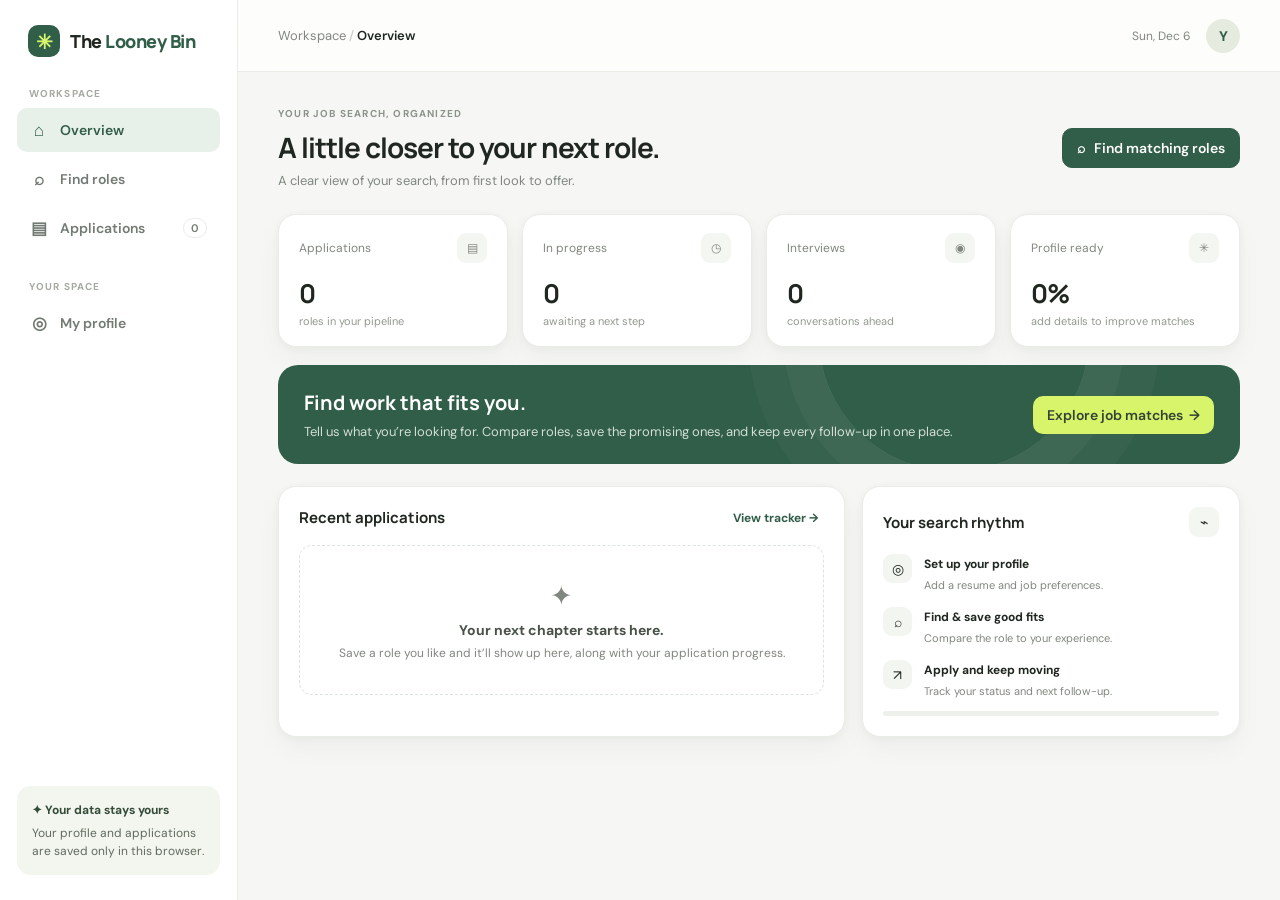
==== index.html @ 29765841 "Add a daily job index of 1.2M US jobs from company career sites A scheduled workflow builds an index" ====
<!doctype html>
<html lang="en">
  <head>
    <meta charset="utf-8" />
    <meta name="viewport" content="width=device-width, initial-scale=1" />
    <meta name="theme-color" content="#f6f7f4" />
    <title>The Looney Bin — your next role, in focus</title>
    <link rel="preconnect" href="https://fonts.googleapis.com" />
    <link rel="preconnect" href="https://fonts.gstatic.com" crossorigin />
    <link
      href="https://fonts.googleapis.com/css2?family=DM+Sans:wght@400;500;600;700&family=Manrope:wght@400;500;600;700;800&display=swap"
      rel="stylesheet"
    />
    <link rel="stylesheet" href="styles.css" />
  </head>
  <body>
    <div class="shell">
      <aside class="sidebar">
        <div class="brand" aria-label="The Looney Bin">
          <span class="brand-mark" aria-hidden="true">✳</span
          ><span>The <em>Looney Bin</em></span>
        </div>
        <div>
          <div class="navlabel">WORKSPACE</div>
          <nav class="nav">
            <button class="active" data-page="home">
              <span class="ico">⌂</span>Overview</button
            ><button data-page="discover">
              <span class="ico">⌕</span>Find roles</button
            ><button data-page="tracker">
              <span class="ico">▤</span>Applications
              <span class="count" id="navcount">0</span>
            </button>
          </nav>
        </div>
        <div>
          <div class="navlabel">YOUR SPACE</div>
          <nav class="nav">
            <button data-page="profile">
              <span class="ico">◎</span>My profile
            </button>
          </nav>
        </div>
        <div class="sidebottom">
          <div class="tip">
            <b>✦ Your data stays yours</b>Your profile and applications are
            saved only in this browser.
          </div>
        </div>
      </aside>
      <main class="main">
        <header class="topbar">
          <div class="crumb">
            Workspace <span style="color: #c0c6bf"> / </span>
            <strong id="crumb">Overview</strong>
          </div>
          <div class="topactions">
            <span class="date" id="today"></span>
            <div class="avatar" id="avatar">Y</div>
          </div>
        </header>
        <div class="content">
          <section id="page-home">
            <div class="pagehead">
              <div>
                <div class="eyebrow" id="greeting">
                  YOUR JOB SEARCH, ORGANIZED
                </div>
                <h1 id="welcome">A little closer to your next role.</h1>
                <div class="sub">
                  A clear view of your search, from first look to offer.
                </div>
              </div>
              <button class="btn btn-primary" onclick="navigate('discover')">
                ⌕ &nbsp; Find matching roles
              </button>
            </div>
            <div class="grid">
              <div class="card stat">
                <div class="stat-top">
                  Applications <span class="stat-ico">▤</span>
                </div>
                <div class="stat-num" id="stat-app">0</div>
                <div class="stat-foot">roles in your pipeline</div>
              </div>
              <div class="card stat">
                <div class="stat-top">
                  In progress <span class="stat-ico">◷</span>
                </div>
                <div class="stat-num" id="stat-progress">0</div>
                <div class="stat-foot">awaiting a next step</div>
              </div>
              <div class="card stat">
                <div class="stat-top">
                  Interviews <span class="stat-ico">◉</span>
                </div>
                <div class="stat-num" id="stat-interview">0</div>
                <div class="stat-foot">conversations ahead</div>
              </div>
              <div class="card stat">
                <div class="stat-top">
                  Profile ready <span class="stat-ico">✳</span>
                </div>
                <div class="stat-num" id="stat-ready">0%</div>
                <div class="stat-foot">add details to improve matches</div>
              </div>
            </div>
            <div class="hero">
              <div>
                <h2>Find work that fits you.</h2>
                <p>
                  Tell us what you’re looking for. Compare roles, save the
                  promising ones, and keep every follow-up in one place.
                </p>
              </div>
              <button class="btn" onclick="navigate('discover')">
                Explore job matches &nbsp;→
              </button>
            </div>
            <div class="cols">
              <div class="card panel">
                <div class="panelhead">
                  <h3>Recent applications</h3>
                  <button class="textlink" onclick="navigate('tracker')">
                    View tracker →
                  </button>
                </div>
                <div id="recent"></div>
              </div>
              <div class="card panel">
                <div class="panelhead">
                  <h3>Your search rhythm</h3>
                  <span class="stat-ico">⌁</span>
                </div>
                <div class="steps">
                  <div class="step">
                    <div class="stepdot">◎</div>
                    <div>
                      <b>Set up your profile</b
                      ><span>Add a resume and job preferences.</span>
                    </div>
                  </div>
                  <div class="step">
                    <div class="stepdot">⌕</div>
                    <div>
                      <b>Find & save good fits</b
                      ><span>Compare the role to your experience.</span>
                    </div>
                  </div>
                  <div class="step">
                    <div class="stepdot">↗</div>
                    <div>
                      <b>Apply and keep moving</b
                      ><span>Track your status and next follow-up.</span>
                    </div>
                  </div>
                </div>
                <div class="bar"><i id="setupbar" style="width: 0%"></i></div>
              </div>
            </div>
          </section>
          <section id="page-discover" class="hidden">
            <div class="pagehead">
              <div>
                <div class="eyebrow">DISCOVER</div>
                <h1>Find your next role.</h1>
                <div class="sub">
                  Search thousands of current listings across multiple job feeds
                  and show direct role matches first, followed by related roles
                  and broader matches. Resume match ranks jobs within each tier;
                  listings refresh every 5 minutes while this page is open.
                </div>
              </div>
              <button class="btn" onclick="openModal('job')">
                ＋ Add a job
              </button>
            </div>
            <div class="searchbox">
              <span style="padding: 7px 3px 7px 7px; color: #79837a">⌕</span
              ><input
                id="query"
                placeholder="Job titles or company names, separated by commas — e.g. Data Scientist, Capital One"
              /><input
                id="location"
                placeholder="U.S. location or state"
                list="us-location-options"
                style="max-width: 180px"
              /><button class="btn btn-primary" onclick="searchBoards()">
                Find resume matches
              </button>
            </div>
            <div class="help search-tips">
              Search job titles or company names, separated by commas. Use
              <b>"quotes"</b> for an exact title and <b>-word</b> to exclude
              (e.g. <i>Data Scientist, Capital One -intern</i>). Abbreviations
              like ML, AI, Sr., SDE, and BI are understood, and small typos are
              tolerated.
            </div>
            <div class="filters filters-top">
              <select id="boardfilter" onchange="setBoardFilter()" aria-label="Job board">
                <option value="all">All job boards</option>
                <optgroup label="Listed in The Looney Bin">
                  <option value="Company sites">Company career sites</option>
                  <option>Dice</option>
                  <option>The Muse</option>
                  <option>Himalayas</option>
                  <option>Jooble</option>
                  <option>Job index</option>
                  <option>Google Jobs</option>
                  <option>HN Who is hiring</option>
                  <option>USAJOBS</option>
                  <option>Jobicy</option>
                  <option>Arbeitnow</option>
                  <option>Remote OK</option>
                  <option>Remotive</option>
                </optgroup>
                <optgroup label="Postings via Google Jobs, plus a link to search the site">
                  <option>LinkedIn</option>
                  <option>Indeed</option>
                  <option>ZipRecruiter</option>
                  <option>Glassdoor</option>
                  <option>Adzuna</option>
                </optgroup></select
              ><select id="yearsfilter" onchange="applyJobFilters()" aria-label="Years of experience required">
                <option value="all">Years of experience</option>
                <option value="0-2">0–2 years</option>
                <option value="3-5">3–5 years</option>
                <option value="4-5">4–5 years</option>
                <option value="6-8">6–8 years</option>
                <option value="9-20">9+ years</option></select
              ><select id="workplacefilter" onchange="applyJobFilters()" aria-label="Workplace">
                <option value="all">Remote, hybrid &amp; on-site</option>
                <option value="Remote">Remote</option>
                <option value="Hybrid">Hybrid</option>
                <option value="On-site">On-site</option></select
              ><select id="typefilter" onchange="applyJobFilters()" aria-label="Job type">
                <option value="all">Any job type</option>
                <option>Full-time</option>
                <option>Contract</option>
                <option>Part-time</option>
                <option>Internship</option></select
              ><select id="levelfilter" onchange="applyJobFilters()" aria-label="Experience level">
                <option value="all">Any level</option>
                <option>Internship</option>
                <option>Entry level</option>
                <option>Mid level</option>
                <option>Senior</option>
                <option>Lead / Staff</option>
                <option>Manager</option></select
              ><select id="recencyfilter" onchange="renderJobs()" aria-label="Posting date">
                <option value="all">Any posting date</option>
                <option value="10">Past 10 hours</option>
                <option value="24">Past 24 hours</option>
                <option value="48">Past 2 days</option>
                <option value="72">Past 3 days</option>
                <option value="96">Past 4 days</option>
                <option value="120">Past 5 days</option>
                <option value="144">Past 6 days</option>
                <option value="168">Past week</option>
                <option value="336">Past 2 weeks</option>
                <option value="720">Past month</option></select
              ><select id="matchfilter" onchange="applyJobFilters()" aria-label="Match score">
                <option value="all">Any match score</option>
                <option value="30">30%+ match</option>
                <option value="50">50%+ match</option>
                <option value="70">70%+ match</option></select
              ><button type="button" class="chip-btn" id="hiddentoggle" onclick="toggleHiddenJobs()">Hidden jobs</button>
              <div class="filters-right">
                <input id="resultsearch" type="search" placeholder="Filter results by title or company" oninput="applyJobFilters()" aria-label="Filter results by title or company" />
                <select id="sortfilter" onchange="renderJobs()" aria-label="Sort">
                  <option value="match">Best match</option>
                  <option value="recent">Newest first</option></select>
              </div>
            </div>
            <datalist id="us-location-options">
              <option value="United States"></option>
              <option value="Remote (US)"></option>
              <option value="Hybrid (US)"></option>
            </datalist>
            <div class="help" style="margin: 0 0 13px">
              Searches Jobicy, Arbeitnow, Remote OK, Remotive, and Dice when
              its search service is available. LinkedIn opens as a targeted
              external job search.
              Choose United States, a state, Remote (US), or Hybrid (US) to
              keep listings in that U.S. scope. Worldwide remote roles are
              included when they accept applicants from anywhere. Feed coverage
              varies by source. Your resume stays in this
              browser; only public listings are fetched. Match % is resume
              keyword overlap, not an ATS or hiring prediction. Sources update
              on their own schedules, so a new posting may not appear instantly.
            </div>
            <div class="board-links" id="boardlinks"></div>
            <div id="companypanel"></div>
            <div id="savebuttonpanel"></div>
            <div class="help" id="jobcount" style="margin: 0 0 12px"></div>
            <div class="jobs" id="jobs"></div>
          </section>
          <section id="page-tracker" class="hidden">
            <div class="pagehead">
              <div>
                <div class="eyebrow">YOUR PIPELINE</div>
                <h1>Applications, at a glance.</h1>
                <div class="sub">
                  Every role and follow-up, all in one place.
                </div>
              </div>
              <button class="btn btn-primary" onclick="openModal('job')">
                ＋ Track an application
              </button>
            </div>
            <div class="card panel">
              <div class="panelhead">
                <h3>All applications</h3>
                <select
                  id="statusfilter"
                  onchange="renderTracker()"
                  style="
                    border: 1px solid var(--line);
                    padding: 7px 9px;
                    border-radius: 8px;
                    font-size: 11px;
                  "
                >
                  <option value="all">Every status</option>
                  <option>Saved</option>
                  <option>Applied</option>
                  <option>Interview</option>
                  <option>Offer</option>
                  <option>Rejected</option>
                  <option>Archived</option>
                </select>
              </div>
              <div class="table-wrap" id="trackerwrap"></div>
            </div>
          </section>
          <section id="page-profile" class="hidden">
            <div class="pagehead">
              <div>
                <div class="eyebrow">YOUR PROFILE</div>
                <h1 id="profiletitle">Tell us about you.</h1>
                <div class="sub">
                  Your details help you assess job fit and prepare tailored
                  application drafts.
                </div>
              </div>
              <button class="btn btn-primary" onclick="saveProfile()">
                Save profile
              </button>
            </div>
            <div class="profile-layout">
              <div class="card panel">
                <div class="panelhead">
                  <h3>About you</h3>
                  <span class="stat-ico">◎</span>
                </div>
                <div class="field">
                  <label>Your name</label
                  ><input id="p-name" placeholder="e.g. Jordan Lee" />
                </div>
                <div class="field">
                  <label>Email for applications</label
                  ><input
                    id="p-email"
                    type="email"
                    placeholder="you@example.com"
                  />
                </div>
                <div class="field">
                  <label>Target roles</label
                  ><input
                    id="p-role"
                    placeholder="e.g. Product designer, UX designer"
                  />
                </div>
                <div class="field">
                  <label>Preferred location</label
                  ><input
                    id="p-location"
                    placeholder="U.S. location, state, Remote (US)"
                    list="us-location-options"
                  />
                </div>
                <div class="field">
                  <label>Salary range (optional)</label
                  ><input id="p-salary" placeholder="e.g. $90k–$120k" />
                </div>
                <div class="field">
                  <label>Work authorization / other details</label
                  ><textarea
                    id="p-details"
                    placeholder="Anything an application should reflect: work authorization, start date, links, or preferences."
                  ></textarea>
                </div>
              </div>
              <div class="card panel">
                <div class="panelhead">
                  <h3>Resume library</h3>
                  <label class="btn btn-sm" style="cursor: pointer"
                    >＋ Add resumes (DOCX or PDF)<input
                      type="file"
                      accept=".docx,.pdf,application/pdf,application/vnd.openxmlformats-officedocument.wordprocessingml.document"
                      id="resume-file"
                      multiple
                      hidden
                  /></label>
                </div>
                <div id="resume-library"></div>
                <div class="resume-drop" style="margin-top: 16px">
                  <div>
                    <b id="resume-label">Add your resume</b
                    ><span
                      >Edit the selected resume text below; each file stays
                      separate.</span
                    >
                  </div>
                  <span class="tag">Selected resume</span>
                </div>
                <div class="field">
                  <label>Resume content · imported from DOCX or PDF</label
                  ><textarea
                    id="p-resume"
                    style="min-height: 275px"
                    placeholder="Upload a Word (.docx) resume. Its content is parsed for match estimates and remains in this browser."
                  ></textarea>
                </div>
                <div class="insight-grid" id="resume-insights">
                  <div class="insight">
                    <div class="insight-label">ATS readiness</div>
                    <div class="insight-value">—</div>
                  </div>
                  <div class="insight">
                    <div class="insight-label">Achievement impact</div>
                    <div class="insight-value">—</div>
                  </div>
                  <div class="insight">
                    <div class="insight-label">Scanability</div>
                    <div class="insight-value">—</div>
                  </div>
                </div>
                <div class="analysis-note" id="resume-analysis">
                  Add a resume to see a transparent heuristic review. These
                  scores are coaching signals, not scores from a specific
                  employer’s ATS.
                </div>
                <div class="help" style="margin-top: 10px">
                  Resume files are parsed locally in your browser; the resume
                  text is not sent to the job listings source. Review and edit
                  all application details before sending.
                </div>
              </div>
            </div>
          </section>
        </div>
        <nav class="mobile-nav">
          <button class="active" data-page="home">
            <span class="ico">⌂</span>Home</button
          ><button data-page="discover"><span class="ico">⌕</span>Find</button
          ><button data-page="tracker"><span class="ico">▤</span>Tracker</button
          ><button data-page="profile">
            <span class="ico">◎</span>Profile
          </button>
        </nav>
      </main>
    </div>
    <div id="modalroot"></div>
    <div id="toastroot"></div>

    <script src="js/app-core.js" defer></script>
    <script src="js/job-details.js" defer></script>
    <script src="js/location-matching.js" defer></script>
    <script src="js/resume-matching.js" defer></script>
    <script src="js/profile-resumes.js" defer></script>
    <script src="js/search-relevance.js" defer></script>
    <script src="js/job-search.js" defer></script>
    <script src="js/company-jobs.js" defer></script>
    <script src="js/job-index.js" defer></script>
    <script src="js/save-button.js" defer></script>
    <script src="js/job-cards.js" defer></script>
    <script src="js/resume-library.js" defer></script>
    <script src="js/resume-analysis.js" defer></script>
    <script src="js/docx-export.js" defer></script>
    <script src="js/resume-formats.js" defer></script>
    <script src="js/application-history.js" defer></script>
    <script src="js/tailored-resume-editor.js" defer></script>
    <script src="js/tailoring-controls.js" defer></script>
    <script src="js/ats-score.js" defer></script>
    <script src="js/ai-tailoring.js" defer></script>
    <script src="js/cover-letter.js" defer></script>
    <script src="js/tailor-studio.js" defer></script>
  </body>
</html>
---- styles.css ----
:root {
  --bg: #f6f7f4;
  --paper: #fff;
  --ink: #202720;
  --muted: #80877f;
  --line: #e9ece7;
  --green: #315e48;
  --green2: #e8f1e9;
  --lime: #d7f46a;
  --amber: #f5ead2;
  --shadow: 0 2px 8px #1b29200a, 0 12px 28px #1b292009;
  --radius: 18px;
}
* {
  box-sizing: border-box;
}
body {
  margin: 0;
  background: var(--bg);
  color: var(--ink);
  font:
    14px "DM Sans",
    sans-serif;
}
button,
input,
textarea,
select {
  font: inherit;
}
button {
  cursor: pointer;
}
.shell {
  min-height: 100vh;
  display: grid;
  grid-template-columns: 238px 1fr;
}
.sidebar {
  background: #fff;
  border-right: 1px solid var(--line);
  padding: 25px 17px;
  display: flex;
  flex-direction: column;
  gap: 30px;
}
.brand {
  display: flex;
  align-items: center;
  gap: 10px;
  padding: 0 11px;
  font:
    800 20px Manrope,
    sans-serif;
  letter-spacing: -0.8px;
}
.brand-mark {
  background: var(--green);
  color: var(--lime);
  border-radius: 10px;
  width: 32px;
  height: 32px;
  display: grid;
  place-items: center;
  font-size: 20px;
}
.brand em {
  font-style: normal;
  color: var(--green);
}
.navlabel {
  font-size: 10px;
  font-weight: 700;
  letter-spacing: 1.1px;
  color: #a4aaa2;
  padding: 0 12px;
  margin-bottom: 8px;
}
.nav {
  display: grid;
  gap: 5px;
}
.nav button {
  width: 100%;
  border: 0;
  background: transparent;
  color: #727b73;
  text-align: left;
  padding: 11px 13px;
  border-radius: 10px;
  font-weight: 600;
  display: flex;
  align-items: center;
  gap: 12px;
}
.nav button:hover {
  background: #f5f7f3;
}
.nav button.active {
  background: var(--green2);
  color: var(--green);
}
.ico {
  font-size: 17px;
  width: 18px;
  text-align: center;
}
.count {
  margin-left: auto;
  background: #fff;
  border: 1px solid var(--line);
  padding: 2px 7px;
  border-radius: 20px;
  font-size: 11px;
}
.sidebottom {
  margin-top: auto;
}
.tip {
  background: #f3f6ee;
  border-radius: 14px;
  padding: 15px;
  color: #606b5f;
  font-size: 12px;
  line-height: 1.5;
}
.tip b {
  display: block;
  color: #344b39;
  margin-bottom: 5px;
}
.main {
  min-width: 0;
}
.topbar {
  height: 72px;
  border-bottom: 1px solid var(--line);
  background: #ffffffb5;
  display: flex;
  align-items: center;
  justify-content: space-between;
  padding: 0 40px;
  position: sticky;
  top: 0;
  z-index: 3;
  backdrop-filter: blur(14px);
}
.crumb {
  font-size: 13px;
  color: var(--muted);
}
.crumb strong {
  color: var(--ink);
  font-weight: 600;
}
.topactions {
  display: flex;
  align-items: center;
  gap: 15px;
}
.date {
  font-size: 12px;
  color: var(--muted);
}
.avatar {
  height: 34px;
  width: 34px;
  border-radius: 50%;
  background: #e5ebdf;
  display: grid;
  place-items: center;
  color: var(--green);
  font-weight: 700;
}
.content {
  max-width: 1290px;
  margin: auto;
  padding: 35px 40px 64px;
}
.pagehead {
  display: flex;
  justify-content: space-between;
  align-items: center;
  margin-bottom: 25px;
}
.eyebrow {
  text-transform: uppercase;
  color: #8b938a;
  font-size: 10px;
  font-weight: 700;
  letter-spacing: 1.2px;
  margin-bottom: 8px;
}
.pagehead h1 {
  font:
    700 28px Manrope,
    sans-serif;
  letter-spacing: -1px;
  margin: 0;
}
.sub {
  color: var(--muted);
  margin-top: 6px;
  font-size: 13px;
}
.btn {
  border: 1px solid var(--line);
  background: #fff;
  color: #354238;
  padding: 10px 14px;
  border-radius: 10px;
  font-weight: 600;
  transition: 0.15s;
}
.btn:hover {
  transform: translateY(-1px);
  box-shadow: var(--shadow);
}
.btn-primary {
  background: var(--green);
  border-color: var(--green);
  color: #fff;
}
.btn-primary:hover {
  background: #264d39;
}
.btn-accent {
  background: var(--lime);
  border: 0;
  color: #24321e;
}
.btn-sm {
  padding: 7px 10px;
  font-size: 12px;
}
.grid {
  display: grid;
  grid-template-columns: repeat(4, 1fr);
  gap: 14px;
}
.card {
  background: var(--paper);
  border: 1px solid var(--line);
  border-radius: var(--radius);
  box-shadow: var(--shadow);
}
.stat {
  padding: 18px 20px;
  min-height: 115px;
}
.stat-top {
  display: flex;
  justify-content: space-between;
  align-items: center;
  color: var(--muted);
  font-size: 12px;
}
.stat-ico {
  width: 30px;
  height: 30px;
  border-radius: 9px;
  background: #f4f6f2;
  display: grid;
  place-items: center;
}
.stat-num {
  font:
    700 26px Manrope,
    sans-serif;
  letter-spacing: -1px;
  margin-top: 12px;
}
.stat-foot {
  font-size: 11px;
  color: #92998f;
  margin-top: 3px;
}
.hero {
  margin: 18px 0 22px;
  padding: 24px 26px;
  background: #315e48;
  border-radius: 20px;
  color: #fff;
  display: flex;
  align-items: center;
  justify-content: space-between;
  position: relative;
  overflow: hidden;
}
.hero:after {
  content: "";
  position: absolute;
  width: 270px;
  height: 270px;
  border: 1px solid #ffffff18;
  border-radius: 50%;
  right: 150px;
  top: -165px;
  box-shadow:
    0 0 0 35px #ffffff09,
    0 0 0 70px #ffffff07;
}
.hero h2 {
  font:
    700 20px Manrope,
    sans-serif;
  margin: 0 0 7px;
}
.hero p {
  margin: 0;
  color: #d1ded4;
  font-size: 13px;
}
.hero .btn {
  background: var(--lime);
  border: 0;
  position: relative;
  z-index: 1;
}
.cols {
  display: grid;
  grid-template-columns: 1.5fr 1fr;
  gap: 17px;
}
.panel {
  padding: 20px;
}
.panelhead {
  display: flex;
  justify-content: space-between;
  align-items: center;
  margin-bottom: 17px;
}
.panelhead h3 {
  font:
    700 15px Manrope,
    sans-serif;
  margin: 0;
}
.textlink {
  background: none;
  border: 0;
  color: var(--green);
  font-size: 12px;
  font-weight: 700;
}
.empty {
  padding: 32px 14px;
  text-align: center;
  border: 1px dashed #dce3dc;
  border-radius: 13px;
  color: var(--muted);
}
.empty .bigico {
  font-size: 27px;
  margin-bottom: 8px;
}
.empty strong {
  display: block;
  color: #485248;
  margin-bottom: 5px;
}
.empty p {
  margin: 0;
  line-height: 1.5;
  font-size: 12px;
}
.steps {
  display: grid;
  gap: 14px;
}
.step {
  display: flex;
  gap: 12px;
  align-items: flex-start;
}
.stepdot {
  height: 29px;
  width: 29px;
  flex: none;
  border-radius: 9px;
  background: #f2f5f0;
  display: grid;
  place-items: center;
}
.step b {
  font-size: 12px;
  display: block;
  margin: 2px 0 3px;
}
.step span {
  font-size: 11px;
  color: var(--muted);
}
.bar {
  height: 5px;
  background: #eef0ec;
  border-radius: 9px;
  margin-top: 12px;
  overflow: hidden;
}
.bar i {
  height: 100%;
  display: block;
  background: var(--green);
  border-radius: 9px;
  transition: 0.3s;
}
.mobile-nav {
  display: none;
}
.hidden {
  display: none !important;
}
.searchbox {
  display: flex;
  gap: 8px;
  background: white;
  border: 1px solid var(--line);
  padding: 8px;
  border-radius: 13px;
  margin: 20px 0 15px;
  box-shadow: var(--shadow);
}
.searchbox input {
  border: 0;
  outline: 0;
  flex: 1;
  min-width: 100px;
  padding: 5px 8px;
}
.filters {
  display: flex;
  gap: 8px;
  flex-wrap: wrap;
  margin-bottom: 18px;
}
.filters select,
.field input,
.field textarea,
.field select {
  border: 1px solid var(--line);
  background: #fff;
  border-radius: 9px;
  padding: 10px 11px;
  color: var(--ink);
  outline: none;
}
.filters select {
  font-size: 12px;
  padding: 9px 12px;
}
.jobs {
  display: grid;
  grid-template-columns: repeat(2, 1fr);
  gap: 13px;
}
.job {
  padding: 18px;
}
.jobtop {
  display: flex;
  justify-content: space-between;
  gap: 12px;
}
.companylogo {
  width: 39px;
  height: 39px;
  border-radius: 11px;
  background: #e8f1e9;
  color: var(--green);
  display: grid;
  place-items: center;
  font-weight: 800;
  font-family: Manrope;
  flex: none;
}
.job h3 {
  font:
    700 15px Manrope,
    sans-serif;
  margin: 1px 0 4px;
}
.company {
  color: #758074;
  font-size: 12px;
}
.score {
  color: var(--green);
  background: #edf5e8;
  border-radius: 20px;
  padding: 5px 8px;
  font-size: 11px;
  font-weight: 700;
  height: max-content;
  white-space: nowrap;
}
.tags {
  display: flex;
  gap: 6px;
  flex-wrap: wrap;
  margin: 13px 0;
}
.tag {
  font-size: 10px;
  background: #f4f6f2;
  color: #626b61;
  padding: 5px 8px;
  border-radius: 6px;
}
.jobfoot {
  display: flex;
  justify-content: space-between;
  align-items: center;
  border-top: 1px solid var(--line);
  padding-top: 12px;
  margin-top: 11px;
}
.jobfoot span {
  font-size: 11px;
  color: var(--muted);
}
.jobfoot button {
  font-size: 11px;
}
.board-links {
  display: flex;
  flex-wrap: wrap;
  gap: 8px;
  margin: 10px 0 15px;
}
.board-links a {
  font-size: 11px;
  text-decoration: none;
  background: #fff;
  border: 1px solid var(--line);
  padding: 8px 11px;
  border-radius: 9px;
  color: #536054;
}
.board-links a:hover {
  border-color: #9cad9b;
}
.table-wrap {
  overflow: auto;
}
.tracker {
  width: 100%;
  border-collapse: collapse;
  white-space: nowrap;
}
.tracker th {
  text-align: left;
  text-transform: uppercase;
  font-size: 10px;
  letter-spacing: 0.7px;
  color: #969d95;
  padding: 11px 12px;
  border-bottom: 1px solid var(--line);
}
.tracker td {
  padding: 14px 12px;
  border-bottom: 1px solid #f0f2ef;
  font-size: 12px;
}
.tracker tr:last-child td {
  border-bottom: 0;
}
.role-cell b {
  font-size: 12px;
  display: block;
}
.role-cell span {
  color: var(--muted);
  font-size: 11px;
}
.status {
  border: 0;
  padding: 6px 9px;
  border-radius: 20px;
  font-size: 10px;
  font-weight: 700;
}
.s-saved {
  background: #eff2ef;
  color: #677168;
}
.s-applied {
  background: #e9f1fb;
  color: #48698e;
}
.s-interview {
  background: #f4ebd9;
  color: #8a6d34;
}
.s-offer {
  background: #e5f3e5;
  color: #44784b;
}
.s-rejected {
  background: #f7e9e7;
  color: #a45d50;
}
.s-archived {
  background: #f0eef2;
  color: #77727d;
}
.profile-layout {
  display: grid;
  grid-template-columns: 1fr 1.25fr;
  gap: 16px;
}
.field {
  display: grid;
  gap: 6px;
  margin: 12px 0;
}
.field label {
  font-size: 11px;
  font-weight: 700;
  color: #5d675d;
}
.field input,
.field textarea,
.field select {
  width: 100%;
  font-size: 13px;
}
.field textarea {
  resize: vertical;
  min-height: 100px;
  line-height: 1.5;
}
.help {
  font-size: 11px;
  color: var(--muted);
  line-height: 1.5;
}
.resume-drop {
  padding: 17px;
  border: 1px dashed #cfd8cf;
  background: #fafbf9;
  border-radius: 12px;
  display: flex;
  justify-content: space-between;
  align-items: center;
  gap: 10px;
}
.resume-drop b {
  font-size: 12px;
}
.resume-drop span {
  font-size: 11px;
  color: var(--muted);
  display: block;
  margin-top: 3px;
}
.modalback {
  position: fixed;
  inset: 0;
  background: #17201866;
  z-index: 9;
  display: grid;
  place-items: center;
  padding: 20px;
}
.modal {
  background: #fff;
  width: min(570px, 100%);
  max-height: 90vh;
  overflow: auto;
  border-radius: 18px;
  padding: 24px;
  box-shadow: 0 24px 90px #0003;
}
.modal h2 {
  font: 700 19px Manrope;
  margin: 0 0 5px;
}
.modalhead {
  display: flex;
  justify-content: space-between;
  align-items: flex-start;
  margin-bottom: 16px;
}
.x {
  background: #f3f5f1;
  border: 0;
  border-radius: 8px;
  width: 30px;
  height: 30px;
  font-size: 18px;
}
.modalactions {
  display: flex;
  justify-content: flex-end;
  gap: 8px;
  margin-top: 19px;
}
.toast {
  position: fixed;
  bottom: 24px;
  right: 24px;
  background: #25382b;
  color: white;
  padding: 12px 16px;
  border-radius: 10px;
  z-index: 11;
  box-shadow: var(--shadow);
  animation: up 0.2s;
}
.detail {
  display: flex;
  gap: 10px;
  margin-bottom: 12px;
}
.detail span {
  font-size: 12px;
  color: var(--muted);
}
.detail b {
  font-size: 12px;
}
.applybox {
  background: #f6f8f3;
  border-radius: 12px;
  padding: 14px;
  font-size: 12px;
  line-height: 1.55;
  color: #555f55;
  margin-top: 14px;
}
.applybox b {
  color: #344638;
}
@keyframes up {
  from {
    transform: translateY(8px);
    opacity: 0;
  }
  to {
    transform: translateY(0);
    opacity: 1;
  }
}
.insight-grid {
  display: grid;
  grid-template-columns: repeat(3, 1fr);
  gap: 9px;
  margin: 17px 0;
}
.insight {
  padding: 12px;
  background: #f7f9f6;
  border: 1px solid var(--line);
  border-radius: 11px;
}
.insight-label {
  font-size: 10px;
  color: var(--muted);
  line-height: 1.3;
  min-height: 26px;
}
.insight-value {
  font:
    700 21px Manrope,
    sans-serif;
  margin-top: 5px;
}
.insight-meter {
  height: 4px;
  border-radius: 8px;
  background: #e8ece6;
  margin-top: 8px;
  overflow: hidden;
}
.insight-meter i {
  height: 100%;
  display: block;
  background: var(--green);
  border-radius: 8px;
}
.analysis-note {
  font-size: 11px;
  color: #657065;
  line-height: 1.55;
  background: #f3f6ef;
  padding: 12px;
  border-radius: 10px;
}
.resume-drop label {
  white-space: nowrap;
}
@media (max-width: 760px) {
  .insight-grid {
    grid-template-columns: repeat(2, 1fr);
  }
}
.match-modal {
  width: min(900px, 100%);
}
.match-score-head {
  display: flex;
  align-items: baseline;
  gap: 10px;
  flex-wrap: wrap;
  background: #eef5e9;
  border-radius: 13px;
  padding: 13px 16px;
}
.match-score-head strong {
  font: 800 30px Manrope;
  color: var(--green);
}
.match-score-head span {
  font-weight: 700;
}
.match-score-head small {
  color: var(--muted);
  font-size: 10px;
  width: 100%;
}
.match-grid {
  display: grid;
  grid-template-columns: repeat(2, 1fr);
  gap: 10px;
  margin: 14px 0;
}
.fit-panel {
  padding: 13px;
  border: 1px solid var(--line);
  background: #fafbf9;
  border-radius: 11px;
}
.fit-panel h3 {
  margin: 0 0 7px;
  font: 700 12px Manrope;
}
.fit-panel p {
  font-size: 12px;
  line-height: 1.5;
  margin: 0;
}
.fit-panel ul {
  margin: 7px 0 0;
  padding-left: 17px;
}
.fit-panel li {
  font-size: 11px;
  line-height: 1.5;
  margin: 4px 0;
}
.fit-hint {
  color: var(--muted);
  font-size: 10px;
  line-height: 1.5;
  margin-top: 6px;
}
.fit-good {
  color: #315e48;
}
.fit-missing {
  color: #8b6630;
}
@media (max-width: 600px) {
  .match-grid {
    grid-template-columns: 1fr;
  }
  .match-modal {
    padding: 18px;
  }
}
.resume-library {
  display: grid;
  gap: 9px;
  margin-top: 10px;
}
.resume-entry {
  border: 1px solid var(--line);
  border-radius: 12px;
  padding: 13px;
  background: #fbfcfa;
}
.resume-entry.active {
  border-color: #9eb99d;
  background: #f5f8f2;
}
.resume-entry-top {
  display: flex;
  justify-content: space-between;
  align-items: center;
  gap: 10px;
}
.resume-entry-top b {
  font: 700 12px Manrope;
  overflow-wrap: anywhere;
}
.resume-entry-meta {
  font-size: 10px;
  color: var(--muted);
  margin-top: 4px;
}
.resume-entry .field {
  margin: 9px 0;
}
.resume-entry .field input {
  font-size: 11px;
  padding: 8px;
}
.resume-actions {
  display: flex;
  gap: 6px;
  flex-wrap: wrap;
}
.tailor-box {
  background: #f7f9f6;
  border: 1px solid var(--line);
  padding: 14px;
  border-radius: 12px;
  margin: 16px 0;
}
.tailor-box h3 {
  font: 700 13px Manrope;
  margin: 0 0 6px;
}
.tailor-box textarea {
  min-height: 260px;
}
.tailor-score {
  font-weight: 700;
  color: var(--green);
}
.docx-note {
  font-size: 10px;
  line-height: 1.45;
}
.keyword-list {
  display: flex;
  gap: 7px;
  flex-wrap: wrap;
  margin: 8px 0;
}
.keyword-option {
  display: inline-flex;
  align-items: center;
  gap: 5px;
  border: 1px solid var(--line);
  border-radius: 9px;
  padding: 6px 9px;
  background: #fff;
  font-size: 10px;
}
.keyword-option input {
  accent-color: var(--green);
}
.resume-history details summary {
  cursor: pointer;
  color: var(--ink);
  font-weight: 600;
}
.resume-compare {
  display: grid;
  grid-template-columns: 1fr 1fr;
  gap: 12px;
  margin: 14px 0;
}
.resume-side {
  min-width: 0;
  border: 1px solid var(--line);
  border-radius: 12px;
  background: #fff;
  padding: 12px;
}
.resume-side h4 {
  font: 700 12px Manrope;
  margin: 0 0 8px;
}
.resume-side-head {
  display: flex;
  align-items: center;
  justify-content: space-between;
  gap: 8px;
  margin-bottom: 8px;
}
.resume-side-head h4 {
  margin: 0;
}
.resume-side pre {
  font:
    12px/1.5 "DM Sans",
    sans-serif;
  white-space: pre-wrap;
  overflow: auto;
  max-height: 480px;
  margin: 0;
  color: #384338;
}
.resume-side textarea {
  font:
    12px/1.5 "DM Sans",
    sans-serif;
  min-height: 260px;
  max-height: 480px;
  overflow: auto;
}
.diff-box {
  border: 1px solid var(--line);
  border-radius: 10px;
  padding: 10px;
  margin: 10px 0;
  background: #fff;
  font:
    11px/1.5 ui-monospace,
    monospace;
  white-space: pre-wrap;
  max-height: 180px;
  overflow: auto;
}
.diff-added {
  background: rgb(198, 255, 214);
  color: rgb(0, 92, 30);
}
.diff-removed {
  background: rgb(255, 197, 197);
  color: rgb(133, 0, 0);
  text-decoration: line-through;
}
.diff-kept {
  background: rgb(220, 235, 255);
  color: rgb(37, 74, 140);
}
.job-resume-record {
  border: 1px solid var(--line);
  border-radius: 12px;
  padding: 13px;
  margin: 12px 0;
  background: #fbfcfa;
}
.job-resume-record h3 {
  font: 700 13px Manrope;
  margin: 0 0 7px;
}
.resume-history {
  font-size: 11px;
  color: var(--muted);
  line-height: 1.5;
}
.resume-history-item {
  border-top: 1px solid var(--line);
  padding-top: 7px;
  margin-top: 7px;
}
@media (max-width: 760px) {
  .resume-compare {
    grid-template-columns: 1fr;
  }
}
@media (max-width: 1050px) {
  .shell {
    grid-template-columns: 200px 1fr;
  }
  .content {
    padding: 29px 25px;
  }
  .topbar {
    padding: 0 25px;
  }
  .grid {
    grid-template-columns: repeat(2, 1fr);
  }
}
@media (max-width: 760px) {
  .shell {
    display: block;
    padding-bottom: 66px;
  }
  .sidebar {
    display: none;
  }
  .topbar {
    height: 58px;
    padding: 0 17px;
  }
  .date {
    display: none;
  }
  .content {
    padding: 25px 16px;
  }
  .pagehead {
    align-items: flex-start;
    gap: 10px;
  }
  .pagehead h1 {
    font-size: 24px;
  }
  .pagehead > .btn {
    font-size: 11px;
    padding: 9px;
  }
  .grid {
    gap: 9px;
  }
  .stat {
    padding: 14px;
    min-height: 100px;
  }
  .stat-num {
    font-size: 23px;
  }
  .cols,
  .profile-layout {
    grid-template-columns: 1fr;
  }
  .jobs {
    grid-template-columns: 1fr;
  }
  .hero {
    padding: 20px;
    align-items: flex-start;
    gap: 15px;
    flex-direction: column;
  }
  .hero:after {
    right: -80px;
  }
  .mobile-nav {
    display: flex;
    position: fixed;
    bottom: 0;
    left: 0;
    right: 0;
    height: 62px;
    background: #fff;
    border-top: 1px solid var(--line);
    z-index: 5;
    justify-content: space-around;
    padding: 5px;
  }
  .mobile-nav button {
    background: none;
    border: 0;
    color: #778078;
    font-size: 10px;
    display: grid;
    justify-items: center;
    gap: 3px;
  }
  .mobile-nav button.active {
    color: var(--green);
    font-weight: 700;
  }
  .mobile-nav .ico {
    font-size: 18px;
  }
  .searchbox {
    margin-top: 16px;
  }
  .searchbox .btn {
    padding: 9px;
  }
  .tracker th,
  .tracker td {
    padding: 12px 9px;
  }
  .hero h2 {
    font-size: 18px;
  }
}

.tailor-breakdown {
  display: grid;
  grid-template-columns: repeat(4, minmax(0, 1fr));
  gap: 7px;
  margin: 9px 0;
}
.tailor-breakdown article {
  border: 1px solid var(--line);
  border-radius: 9px;
  background: #fff;
  padding: 8px;
}
.tailor-breakdown b {
  display: block;
  font-size: 10px;
}
.tailor-breakdown span {
  display: block;
  color: var(--muted);
  font-size: 9px;
  margin-top: 4px;
}
.tailor-breakdown .improved {
  color: var(--green);
  font-weight: 700;
}
@media (max-width: 760px) {
  .tailor-breakdown {
    grid-template-columns: repeat(2, minmax(0, 1fr));
  }
}
.tailor-heading {
  display: flex;
  justify-content: space-between;
  align-items: flex-start;
  gap: 14px;
}
.tailor-heading h3 {
  margin: 3px 0 5px;
}
.tailor-match {
  min-width: 126px;
  border: 1px solid var(--line);
  border-radius: 12px;
  background: #fff;
  padding: 11px;
  text-align: center;
}
.tailor-match span,
.tailor-match small {
  display: block;
  font-size: 10px;
  color: var(--muted);
}
.tailor-match b {
  display: block;
  font: 800 24px Manrope;
  color: var(--green);
  margin: 3px 0;
}
.tailor-step-row {
  display: flex;
  gap: 8px;
  flex-wrap: wrap;
  margin: 13px 0;
  padding: 9px 0;
  border-top: 1px solid var(--line);
  border-bottom: 1px solid var(--line);
}
.tailor-step-row span {
  font-size: 10px;
  color: var(--muted);
  padding: 6px 9px;
  border-radius: 8px;
  background: #f6f7f4;
}
.tailor-step-row .step-active {
  background: #e8f1e9;
  color: var(--green);
  font-weight: 700;
}
.tailor-section-title {
  font: 700 13px Manrope;
  margin: 15px 0 8px;
}
.requirement-map {
  display: grid;
  grid-template-columns: repeat(2, minmax(0, 1fr));
  gap: 8px;
}
.requirement-item {
  border: 1px solid var(--line);
  border-radius: 10px;
  background: #fff;
  padding: 10px;
}
.requirement-top {
  display: flex;
  justify-content: space-between;
  gap: 8px;
  align-items: center;
  font-size: 10px;
}
.requirement-top b {
  color: var(--green);
}
.requirement-top span {
  color: var(--muted);
}
.requirement-item p {
  font-size: 11px;
  line-height: 1.45;
  margin: 7px 0;
}
.requirement-evidence {
  font-size: 10px;
  line-height: 1.45;
  color: var(--muted);
  border-top: 1px solid var(--line);
  padding-top: 6px;
}
.suggestions-head {
  display: flex;
  align-items: flex-end;
  justify-content: space-between;
  gap: 10px;
  margin-top: 17px;
}
.suggestions-head .tailor-section-title {
  margin-bottom: 2px;
}
.suggestion-card {
  border: 1px solid var(--line);
  border-radius: 12px;
  background: #fff;
  padding: 12px;
  margin: 8px 0;
}
.suggestion-card.accepted {
  border-color: #9eb99d;
  background: #f6faf5;
}
.suggestion-card.skipped {
  opacity: 0.72;
}
.suggestion-card-head {
  display: flex;
  align-items: center;
  justify-content: space-between;
  gap: 8px;
}
.suggestion-card-head > div:first-child {
  display: flex;
  align-items: center;
  gap: 8px;
}
.suggestion-card-head b {
  font: 700 11px Manrope;
}
.suggestion-card p {
  font-size: 10px;
  line-height: 1.45;
  color: var(--muted);
  margin: 8px 0;
}
.suggestion-actions {
  display: flex;
  gap: 6px;
  flex-wrap: wrap;
}
.suggestion-diff {
  display: grid;
  grid-template-columns: 1fr 1fr;
  gap: 8px;
}
.suggestion-diff > div {
  min-width: 0;
  border: 1px solid var(--line);
  border-radius: 9px;
  padding: 8px;
  background: #fbfcfa;
}
.suggestion-diff label {
  font-size: 9px;
  text-transform: uppercase;
  letter-spacing: 0.05em;
  color: var(--muted);
  font-weight: 700;
}
.suggestion-diff pre {
  font:
    10px/1.5 "DM Sans",
    sans-serif;
  white-space: pre-wrap;
  overflow-wrap: anywhere;
  margin: 5px 0 0;
  max-height: 145px;
  overflow: auto;
}
.suggestion-evidence {
  border-top: 1px solid var(--line);
  padding-top: 6px;
  margin-top: 8px;
  font-size: 10px;
}
.suggestion-evidence b {
  color: var(--green);
}
.suggestion-evidence p {
  margin: 4px 0 0;
}
.@media(max-width:760px) {
  .tailor-heading {
    display: block;
  }
  .tailor-match {
    text-align: left;
    margin: 8px 0;
  }
  .requirement-map,
  .suggestion-diff {
    grid-template-columns: 1fr;
  }
  .suggestions-head {
    align-items: flex-start;
    flex-direction: column;
  }
}

.tailor-controls {
  border: 1px solid var(--line);
  border-radius: 12px;
  background: #fbfcfa;
  padding: 12px;
  margin: 10px 0;
}
.tailor-controls h4 {
  font: 700 12px Manrope;
  margin: 0 0 8px;
}
.tailor-control-grid {
  display: grid;
  grid-template-columns: repeat(3, minmax(0, 1fr));
  gap: 7px;
}
.tailor-check {
  display: flex;
  align-items: center;
  gap: 7px;
  padding: 8px;
  border: 1px solid var(--line);
  border-radius: 9px;
  background: white;
  font-size: 10px;
}
.tailor-check input {
  accent-color: var(--green);
}
.tailor-check small {
  margin-left: auto;
  color: var(--muted);
}
.tailor-keyword-groups {
  display: grid;
  grid-template-columns: 1fr 1fr;
  gap: 10px;
  margin-top: 12px;
}
.tailor-keyword-group {
  border-top: 1px solid var(--line);
  padding-top: 9px;
}
.tailor-keyword-group b {
  display: block;
  font-size: 10px;
  margin-bottom: 6px;
}
.tailor-keywords {
  display: flex;
  flex-wrap: wrap;
  gap: 5px;
}
.tailor-keyword {
  display: inline-flex;
  align-items: center;
  gap: 4px;
  border-radius: 7px;
  padding: 5px 7px;
  background: #eaf5eb;
  color: #315e48;
  font-size: 10px;
}
.tailor-keyword input {
  accent-color: var(--green);
}
.tailor-keyword.unverified {
  background: #f3f4f2;
  color: #747b73;
}
.tailor-mode {
  display: flex;
  gap: 12px;
  flex-wrap: wrap;
  margin: 10px 0;
}
.tailor-mode label {
  display: flex;
  align-items: center;
  gap: 5px;
  font-size: 10px;
}
.tailor-mode input {
  accent-color: var(--green);
}
.tailor-control-note {
  font-size: 10px;
  color: var(--muted);
  line-height: 1.5;
  margin: 8px 0 0;
}
.suggestion-card[hidden] {
  display: none !important;
}
@media (max-width: 760px) {
  .tailor-control-grid,
  .tailor-keyword-groups {
    grid-template-columns: 1fr;
  }
}

/* The wider wordmark keeps the renamed product on one line. */
.brand {
  font-size: 18px;
  letter-spacing: -0.5px;
  white-space: nowrap;
}

.ai-tailor-panel {
  margin-top: 16px;
  padding: 14px;
  border: 1px solid #d8e8d9;
  border-radius: 13px;
  background: linear-gradient(135deg, #f3f8ee, #f5f8f5);
}
.ai-tailor-panel-head {
  display: flex;
  align-items: flex-start;
  gap: 10px;
}
.ai-tailor-spark {
  display: grid;
  place-items: center;
  flex: 0 0 30px;
  height: 30px;
  border-radius: 9px;
  color: var(--green);
  background: #dff2e3;
  font-size: 18px;
}
.ai-tailor-panel h4 {
  margin: 1px 0 4px;
  font:
    750 13px Manrope,
    sans-serif;
}
.ai-tailor-panel p {
  margin: 0;
  color: var(--muted);
  font-size: 11px;
  line-height: 1.5;
}
.ai-context-label {
  display: block;
  margin: 12px 0 5px;
  font-size: 11px;
  font-weight: 700;
}
.ai-context-label span {
  color: var(--muted);
  font-weight: 500;
}
.ai-tailor-panel textarea {
  width: 100%;
  resize: vertical;
  padding: 9px 10px;
  border: 1px solid var(--line);
  border-radius: 9px;
  background: #fff;
  color: var(--ink);
  font:
    12px "DM Sans",
    sans-serif;
}
.ai-privacy-note {
  margin-top: 9px;
  padding: 9px 10px;
  border-radius: 9px;
  background: #fff;
  color: #647064;
  font-size: 10px;
  line-height: 1.5;
}
.ai-consent {
  display: flex;
  align-items: flex-start;
  gap: 7px;
  margin-top: 9px;
  font-size: 10px;
  line-height: 1.45;
  color: var(--ink);
}
.ai-consent input {
  margin: 2px 0 0;
  accent-color: var(--green);
}
.ai-tailor-actions {
  display: flex;
  align-items: center;
  gap: 10px;
  flex-wrap: wrap;
  margin-top: 10px;
}
.ai-tailor-actions button:disabled {
  cursor: not-allowed;
  opacity: 0.55;
}
#ai-tailor-status {
  color: var(--muted);
  font-size: 10px;
  line-height: 1.4;
}
.ai-tailor-overview {
  margin-top: 9px;
  padding: 9px 10px;
  border-left: 3px solid var(--green);
  border-radius: 5px;
  background: #fff;
  font-size: 11px;
  line-height: 1.5;
}
@media (max-width: 650px) {
  .ai-tailor-actions {
    align-items: stretch;
    flex-direction: column;
  }
  .ai-tailor-actions button {
    width: 100%;
  }
}

.dice-note .dice-links {
  display: flex;
  flex-wrap: wrap;
  gap: 7px;
  margin-top: 9px;
}

/* PDF-sourced resumes: keep extracted spacing and column alignment visible. */
pre.preserve-layout,
textarea.preserve-layout {
  font-family: ui-monospace, SFMono-Regular, Menlo, Consolas, monospace;
  font-size: 12px;
  white-space: pre;
  overflow-x: auto;
  tab-size: 4;
}

/* ---- Find page: filter chips ---- */
.filters {
  align-items: center;
}
.filters > select,
.filters .chip-btn {
  appearance: none;
  -webkit-appearance: none;
  border: 1px solid transparent;
  background: var(--green2)
    url("data:image/svg+xml,%3Csvg xmlns='http://www.w3.org/2000/svg' width='10' height='6'%3E%3Cpath d='M1 1l4 4 4-4' fill='none' stroke='%23315e48' stroke-width='1.6'/%3E%3C/svg%3E")
    no-repeat right 13px center;
  border-radius: 999px;
  padding: 9px 32px 9px 15px;
  font-family: inherit;
  font-weight: 600;
  font-size: 12.5px;
  line-height: 1.2;
  color: var(--green);
  cursor: pointer;
}
.filters .chip-btn {
  background-image: none;
  padding-right: 15px;
}
.filters > select:hover,
.filters .chip-btn:hover {
  border-color: #c9dccd;
}
.filters > select.chip-on,
.filters .chip-btn.chip-on {
  background-color: var(--green);
  background-image: url("data:image/svg+xml,%3Csvg xmlns='http://www.w3.org/2000/svg' width='10' height='6'%3E%3Cpath d='M1 1l4 4 4-4' fill='none' stroke='%23fff' stroke-width='1.6'/%3E%3C/svg%3E");
  color: #fff;
}
.filters .chip-btn.chip-on {
  background-image: none;
}
.filters-right {
  margin-left: auto;
  display: flex;
  gap: 8px;
  align-items: center;
}
.filters-right input {
  border: 1px solid var(--line);
  background: #fff;
  border-radius: 999px;
  padding: 9px 14px;
  font-size: 12.5px;
  min-width: 250px;
  outline: none;
}
.filters-right input:focus {
  border-color: var(--green);
}
.filters-right select {
  border-radius: 999px;
  font-weight: 600;
}

/* ---- Find page: job cards ---- */
#jobs .jc {
  grid-column: 1 / -1;
  display: grid;
  grid-template-columns: 1fr 210px;
  gap: 0;
  padding: 0;
  overflow: hidden;
}
.jc-main {
  padding: 20px 22px 16px;
  min-width: 0;
}
.jc-head {
  display: flex;
  gap: 16px;
  align-items: flex-start;
}
.jc-logo {
  flex: none;
  width: 58px;
  height: 58px;
  border-radius: 14px;
  display: grid;
  place-items: center;
  font-family: inherit;
  font-weight: 800;
  font-size: 24px;
  line-height: 1;
  color: hsl(var(--h) 45% 32%);
  background: hsl(var(--h) 55% 92%);
  border: 1px solid hsl(var(--h) 40% 86%);
}
.jc-titles {
  min-width: 0;
}
.jc-badges {
  display: flex;
  flex-wrap: wrap;
  gap: 6px;
  margin-bottom: 7px;
}
.jc-badge {
  font-size: 11.5px;
  font-weight: 600;
  padding: 4px 9px;
  border-radius: 7px;
  background: #f1f3ef;
  color: #4d564d;
}
.jc-badge-time {
  background: var(--green2);
  color: var(--green);
}
.jc-badge-role {
  background: #eef0fb;
  color: #3d4a8a;
}
.jc h3 {
  margin: 0;
  font-size: 21px;
  line-height: 1.2;
  letter-spacing: -0.01em;
}
.jc-company {
  margin-top: 4px;
  color: var(--muted);
  font-size: 14px;
}
.jc-details {
  display: grid;
  grid-template-columns: repeat(3, minmax(0, 1fr));
  grid-template-rows: repeat(2, auto);
  grid-auto-flow: column;
  gap: 9px 18px;
  margin: 16px 0 0;
  padding: 14px 0;
  border-top: 1px solid var(--line);
  border-bottom: 1px solid var(--line);
}
.jc-details:not(:has(.jc-detail)) {
  display: none;
}
.jc-detail {
  display: flex;
  align-items: center;
  gap: 8px;
  font-size: 13.5px;
  min-width: 0;
  overflow: hidden;
  text-overflow: ellipsis;
  white-space: nowrap;
}
.jc svg {
  width: 17px;
  height: 17px;
  flex: none;
  fill: none;
  stroke: currentColor;
  stroke-width: 1.7;
  stroke-linecap: round;
  stroke-linejoin: round;
}
.jc-skills {
  display: flex;
  flex-wrap: wrap;
  gap: 6px;
  margin-top: 12px;
}
.jc-skills span {
  font-size: 11.5px;
  padding: 3px 9px;
  border-radius: 999px;
  border: 1px solid #d5e5d8;
  color: var(--green);
}
.jc-foot {
  display: flex;
  justify-content: space-between;
  align-items: center;
  gap: 12px;
  margin-top: 14px;
  flex-wrap: wrap;
}
.jc-src {
  color: var(--muted);
  font-size: 12.5px;
}
.jc-src a {
  color: var(--muted);
}
.jc-actions {
  display: flex;
  gap: 8px;
  align-items: center;
  flex-wrap: wrap;
}
.jc-icon {
  width: 38px;
  height: 38px;
  border-radius: 50%;
  border: 1px solid var(--line);
  background: #fff;
  display: grid;
  place-items: center;
  cursor: pointer;
  color: #4d564d;
}
.jc-icon:hover {
  border-color: #c9dccd;
}
.jc-icon.on {
  color: #c2414b;
  background: #fdf0f1;
  border-color: #f3cdd1;
}
.jc-icon.on svg {
  fill: currentColor;
}
.jc-pill,
.jc-apply {
  display: inline-flex;
  align-items: center;
  gap: 6px;
  border-radius: 999px;
  padding: 9px 16px;
  font-family: inherit;
  font-weight: 700;
  font-size: 12.5px;
  line-height: 1;
  letter-spacing: 0.02em;
  text-decoration: none;
  cursor: pointer;
}
.jc-pill {
  border: 1px solid var(--line);
  background: #fff;
  color: var(--ink);
}
.jc-pill:hover {
  border-color: #c9dccd;
}
.jc-apply {
  border: 0;
  background: var(--lime);
  color: #1d2a12;
  padding: 10px 20px;
}
.jc-apply:hover {
  filter: brightness(0.96);
}
.jc-score {
  background: linear-gradient(165deg, #1f4a36, #12291e);
  color: #fff;
  padding: 22px 18px;
  display: flex;
  flex-direction: column;
  align-items: center;
  position: relative;
  text-align: center;
}
.jc-ring {
  width: 92px !important;
  height: 92px !important;
  transform: rotate(-90deg);
}
.jc-ring circle {
  fill: none;
  stroke: #ffffff26;
  stroke-width: 5;
}
.jc-ring .jc-ring-fill {
  stroke: var(--lime);
  stroke-linecap: round;
}
.jc-pct {
  position: absolute;
  top: 22px;
  height: 92px;
  display: flex;
  align-items: center;
  justify-content: center;
  font-family: inherit;
  font-weight: 800;
  font-size: 27px;
  line-height: 1;
}
.jc-pct small {
  font-size: 13px;
  margin-left: 1px;
}
.jc-label {
  margin-top: 10px;
  font-family: inherit;
  font-weight: 800;
  font-size: 13px;
  line-height: 1;
  letter-spacing: 0.06em;
  text-transform: uppercase;
}
.jc-score ul {
  list-style: none;
  margin: 13px 0 0;
  padding: 11px 0 0;
  border-top: 1px solid #ffffff22;
  font-size: 12.5px;
  text-align: left;
  width: 100%;
}
.jc-score li {
  margin: 5px 0;
  padding-left: 17px;
  position: relative;
}
.jc-score li::before {
  content: "✓";
  position: absolute;
  left: 0;
  color: var(--lime);
}
@media (max-width: 760px) {
  #jobs .jc {
    grid-template-columns: 1fr;
  }
  .jc-score {
    order: -1;
    flex-direction: row;
    gap: 14px;
    padding: 14px 18px;
    text-align: left;
  }
  .jc-ring {
    width: 62px !important;
    height: 62px !important;
  }
  .jc-pct {
    top: 14px;
    left: 18px;
    width: 62px;
    height: 62px;
    font-size: 19px;
  }
  .jc-label {
    margin: 0;
  }
  .jc-score ul {
    display: none;
  }
  .jc-details {
    grid-template-columns: repeat(2, minmax(0, 1fr));
    grid-template-rows: none;
    grid-auto-flow: row;
  }
  .filters-right {
    margin-left: 0;
    width: 100%;
  }
  .filters-right input {
    flex: 1;
    min-width: 0;
  }
}

.board-links details summary {
  cursor: pointer;
  font-weight: 600;
  color: var(--green);
  font-size: 12.5px;
  margin-bottom: 4px;
}
.filters-top {
  margin: 12px 0 16px;
}
.search-tips {
  margin: 8px 2px 0;
}
.search-tips b {
  color: var(--green);
}

/* ---- AI tailoring panel (v2) ---- */
.ai-v2 {
  margin: 0 0 16px;
  padding: 18px;
  border-radius: 16px;
  border: 1px solid #cfe3d3;
  background: linear-gradient(160deg, #f4faef, #fbfcfa 60%);
}
.ai-v2 .ai-tailor-panel-head {
  align-items: center;
}
.ai-v2 .ai-tailor-panel-head > div:nth-child(2) {
  flex: 1;
}
.ai-v2 h4 {
  font-size: 16px !important;
}
.ai-v2 .ai-tailor-panel-head p {
  font-size: 12.5px;
}
.ai-score-pill {
  text-align: center;
  padding: 8px 14px;
  border-radius: 12px;
  background: linear-gradient(165deg, #1f4a36, #12291e);
  color: #fff;
  min-width: 96px;
}
.ai-score-pill span {
  display: block;
  font-size: 10.5px;
  opacity: 0.8;
}
.ai-score-pill b {
  font-size: 20px;
}
.ai-kw {
  display: grid;
  grid-template-columns: 1fr 1fr;
  gap: 14px;
  margin: 16px 0 6px;
}
.ai-kw-group > b {
  font-size: 12.5px;
}
.ai-kw-group > b span {
  display: inline-block;
  margin-left: 4px;
  padding: 0 7px;
  border-radius: 999px;
  background: #e8efe6;
  color: var(--green);
  font-size: 11px;
}
.ai-kw-help {
  margin: 4px 0 0 !important;
}
.ai-chips {
  display: flex;
  flex-wrap: wrap;
  gap: 6px;
  margin-top: 8px;
}
.ai-chip {
  font: inherit;
  font-size: 12px;
  padding: 5px 11px;
  border-radius: 999px;
  border: 1px solid #d6e4d8;
  background: #fff;
}
.ai-chip.have {
  background: #e8f4ea;
  border-color: #cfe5d3;
  color: var(--green);
}
.ai-chip.miss {
  cursor: pointer;
  color: #6b5a2b;
  background: #fbf5e6;
  border-color: #efe1bd;
}
.ai-chip.miss.on {
  color: #fff;
  background: var(--green);
  border-color: var(--green);
}
.ai-row {
  display: flex;
  align-items: center;
  gap: 12px;
  margin-top: 14px;
  flex-wrap: wrap;
}
.ai-row-label {
  font-size: 12.5px;
  font-weight: 700;
}
.ai-seg {
  display: inline-flex;
  padding: 3px;
  border-radius: 999px;
  background: #e9efe7;
}
.ai-seg input {
  display: none;
}
.ai-seg span {
  display: block;
  padding: 6px 14px;
  border-radius: 999px;
  font-size: 12.5px;
  font-weight: 600;
  cursor: pointer;
  color: #4d564d;
}
.ai-seg input:checked + span {
  background: #fff;
  color: var(--green);
  box-shadow: 0 1px 3px #0001;
}
.ai-more {
  margin-top: 12px;
}
.ai-more summary {
  cursor: pointer;
  font-size: 12.5px;
  font-weight: 600;
  color: var(--green);
}
.ai-v2 .ai-tailor-actions {
  margin-top: 14px;
  display: flex;
  align-items: center;
  gap: 12px;
  flex-wrap: wrap;
}
.ai-v2 #ai-tailor-generate {
  background: var(--lime);
  color: #1d2a12;
  border-color: var(--lime);
  font-weight: 800;
  border-radius: 999px;
  padding: 11px 22px;
}
.ai-v2 #ai-tailor-generate:disabled {
  opacity: 0.55;
}
#ai-tailor-status {
  font-size: 12.5px;
  color: var(--muted);
}
.ai-tailor-result {
  margin-top: 14px;
  padding: 14px;
  border-radius: 12px;
  background: #fff;
  border: 1px solid var(--line);
}
.ai-result-head {
  display: flex;
  justify-content: space-between;
  align-items: center;
  gap: 10px;
  flex-wrap: wrap;
}
.ai-proj {
  display: flex;
  align-items: baseline;
  gap: 8px;
}
.ai-proj span,
.ai-proj small {
  color: var(--muted);
  font-size: 12px;
}
.ai-proj b {
  font-size: 22px;
}
.ai-proj b.up {
  color: var(--green);
}
.ai-proj i {
  font-style: normal;
  color: var(--muted);
}
.ai-overview {
  margin: 10px 0 0 !important;
  font-size: 13px !important;
  color: var(--ink) !important;
}
.ai-counts {
  display: flex;
  flex-wrap: wrap;
  gap: 6px;
  margin-top: 10px;
}
.ai-counts span {
  font-size: 11.5px;
  padding: 3px 9px;
  border-radius: 7px;
  background: #f1f3ef;
}
.ai-held {
  margin-top: 8px !important;
  color: #8a6a1f !important;
}
@media (max-width: 760px) {
  .ai-kw {
    grid-template-columns: 1fr;
  }
}

/* ---- Cover letter ---- */
.cl-grid {
  display: grid;
  grid-template-columns: repeat(4, minmax(0, 1fr));
  gap: 10px;
  margin: 12px 0 8px;
}
.cl-grid label,
.cl-notes {
  display: flex;
  flex-direction: column;
  gap: 5px;
  font-size: 12px;
  font-weight: 700;
}
.cl-grid label span,
.cl-notes span {
  font-weight: 500;
  color: var(--muted);
}
.cl-grid select,
.cl-grid input,
.cl-notes textarea {
  border: 1px solid var(--line);
  border-radius: 9px;
  padding: 8px 10px;
  font: inherit;
  font-weight: 500;
  background: #fff;
}
.cl-notes {
  margin-bottom: 10px;
}
.cl-v2 .cl-ai {
  background: var(--lime);
  color: #1d2a12;
  border-color: var(--lime);
  font-weight: 800;
}
.cl-flags {
  margin: 8px 0;
  font-size: 12.5px;
}
@media (max-width: 760px) {
  .cl-grid {
    grid-template-columns: 1fr 1fr;
  }
}
.cl-notes textarea {
  min-height: 0 !important;
  height: 62px;
  resize: vertical;
}

/* ---- Tailoring page ---- */
.ts-legacy {
  display: none !important;
}
body.ts-open {
  overflow: hidden;
}
.ts-overlay {
  position: fixed;
  inset: 0;
  z-index: 60;
  background: var(--bg);
  overflow: auto;
}
.ts-shell {
  max-width: 1320px;
  margin: 0 auto;
  padding: 18px 24px 90px;
}
.ts-head {
  display: flex;
  align-items: center;
  gap: 16px;
}
.ts-headtext h2 {
  margin: 2px 0;
  font-size: 22px;
}
.ts-headtext span {
  color: var(--muted);
  font-size: 13px;
}
.ts-scores {
  display: grid;
  grid-template-columns: 150px 24px 150px 1fr;
  gap: 14px;
  align-items: center;
  margin: 16px 0;
  padding: 16px 18px;
  background: #fff;
  border: 1px solid var(--line);
  border-radius: 16px;
}
.ts-score {
  text-align: center;
  padding: 12px 8px;
  border-radius: 14px;
  background: #f3f4f1;
}
.ts-score span {
  display: block;
  font-size: 11px;
  font-weight: 700;
  letter-spacing: 0.06em;
  text-transform: uppercase;
  color: var(--muted);
}
.ts-score b {
  display: block;
  font-size: 34px;
  line-height: 1.15;
}
.ts-score small {
  color: var(--muted);
  font-size: 12px;
}
.ts-score.new {
  background: linear-gradient(165deg, #1f4a36, #12291e);
  color: #fff;
}
.ts-score.new span,
.ts-score.new small {
  color: #d9e7dc;
}
.ts-score.new.good b {
  color: var(--lime);
}
.ts-arrow {
  font-size: 22px;
  color: var(--muted);
  text-align: center;
}
.ts-bars {
  display: grid;
  grid-template-columns: 1fr 1fr;
  gap: 7px 22px;
}
.ts-bar-row {
  display: grid;
  grid-template-columns: 130px 1fr 92px;
  align-items: center;
  gap: 8px;
  font-size: 12.5px;
}
.ts-bar-row b {
  font-weight: 600;
  text-align: right;
  white-space: nowrap;
}
.ts-bar {
  position: relative;
  height: 8px;
  border-radius: 99px;
  background: #eef0eb;
  overflow: hidden;
}
.ts-bar i {
  position: absolute;
  left: 0;
  top: 0;
  bottom: 0;
  border-radius: 99px;
}
.ts-bar .now {
  background: var(--green);
}
.ts-bar .was {
  background: #b9c9bd;
  z-index: 1;
  height: 3px;
  top: 2.5px;
}
.ts-body {
  display: grid;
  grid-template-columns: 400px 1fr;
  gap: 16px;
  align-items: start;
}
.ts-card {
  background: #fff;
  border: 1px solid var(--line);
  border-radius: 16px;
  padding: 16px;
  margin-bottom: 14px;
}
.ts-card h3 {
  margin: 0 0 10px;
  font-size: 15px;
}
.ts-card-head {
  display: flex;
  align-items: center;
  gap: 10px;
}
.ts-card-head h3 {
  margin: 0;
}
.ts-card-head .btn {
  margin-left: auto;
}
.ts-chips {
  display: flex;
  flex-wrap: wrap;
  gap: 6px;
}
.ts-help {
  color: var(--muted);
  font-size: 12.5px;
  margin: 8px 0 0;
}
.ts-card textarea {
  width: 100%;
  margin-top: 8px;
  border: 1px solid var(--line);
  border-radius: 10px;
  padding: 9px 10px;
  font: inherit;
  font-size: 13px;
  resize: vertical;
}
.ts-card .ai-consent {
  display: flex;
  gap: 8px;
  align-items: flex-start;
  margin: 12px 0;
  font-size: 12.5px;
  color: #4d564d;
}
.ts-go {
  width: 100%;
  justify-content: center;
  background: var(--lime) !important;
  border-color: var(--lime) !important;
  color: #1d2a12 !important;
  font-weight: 800;
  border-radius: 999px;
  padding: 12px;
  font-size: 14px;
}
.ts-status {
  margin-top: 10px;
  font-size: 13px;
}
.ts-status .ts-warn {
  color: #8a6a1f;
}
.ts-overview {
  display: block;
  margin-top: 6px;
  color: var(--muted);
}
.ts-tips {
  margin-top: 12px;
  font-size: 13px;
}
.ts-tips ul {
  margin: 6px 0 0;
  padding-left: 18px;
}
.ts-tips li {
  margin: 4px 0;
}
.ts-tip-good {
  padding: 10px 12px;
  border-radius: 10px;
  background: #e8f4ea;
  color: var(--green);
  font-weight: 700;
}
/* Compact change cards */
#tailor-studio #suggestion-list {
  margin-top: 10px;
  max-height: 52vh;
  overflow: auto;
}
#tailor-studio .suggestion-card {
  padding: 10px 12px;
  margin-bottom: 8px;
  border-radius: 12px;
}
#tailor-studio .suggestion-card p {
  font-size: 12px;
  margin: 6px 0;
}
#tailor-studio .suggestion-diff {
  display: block;
}
#tailor-studio .suggestion-diff > div:first-child pre {
  text-decoration: line-through;
  color: #9a4a4a;
  background: #fdf3f3;
}
#tailor-studio .suggestion-diff > div:last-child pre {
  color: #1f4a36;
  background: #eef7ef;
}
#tailor-studio .suggestion-diff pre {
  white-space: pre-wrap;
  font: inherit;
  font-size: 12.5px;
  padding: 6px 8px;
  border-radius: 8px;
  margin: 4px 0;
}
#tailor-studio .suggestion-diff label,
#tailor-studio .suggestion-evidence {
  display: none;
}
.ts-right {
  background: #fff;
  border: 1px solid var(--line);
  border-radius: 16px;
  padding: 14px;
  position: sticky;
  top: 12px;
}
.ts-tabs {
  display: inline-flex;
  padding: 3px;
  border-radius: 999px;
  background: #eef1ec;
  margin-bottom: 10px;
}
.ts-tabs button {
  border: 0;
  background: none;
  padding: 7px 14px;
  border-radius: 999px;
  font: inherit;
  font-size: 13px;
  font-weight: 600;
  cursor: pointer;
  color: #4d564d;
}
.ts-tabs button.on {
  background: #fff;
  color: var(--green);
  box-shadow: 0 1px 3px #0001;
}
.ts-editor,
.ts-pre,
#tailor-studio #resume-diff-new {
  width: 100%;
  height: calc(100vh - 330px);
  min-height: 420px;
  border: 1px solid var(--line);
  border-radius: 12px;
  padding: 14px 16px;
  font-family: inherit;
  font-size: 13px;
  line-height: 1.55;
  overflow: auto;
  white-space: pre-wrap;
  margin: 0;
  resize: none;
}
.ts-editor.preserve-layout,
.ts-pre.preserve-layout {
  font-family: ui-monospace, SFMono-Regular, Menlo, Consolas, monospace;
  font-size: 12px;
  white-space: pre;
}
.ts-foot {
  position: fixed;
  left: 0;
  right: 0;
  bottom: 0;
  z-index: 61;
  display: flex;
  justify-content: space-between;
  align-items: center;
  gap: 10px;
  padding: 12px max(24px, calc((100vw - 1320px) / 2 + 24px));
  background: #fffffff2;
  border-top: 1px solid var(--line);
  backdrop-filter: blur(6px);
}
.ts-dl,
.ts-actions {
  display: flex;
  gap: 8px;
  flex-wrap: wrap;
}
@media (max-width: 980px) {
  .ts-scores {
    grid-template-columns: 1fr 24px 1fr;
  }
  .ts-bars {
    grid-column: 1 / -1;
    grid-template-columns: 1fr;
  }
  .ts-body {
    grid-template-columns: 1fr;
  }
  .ts-right {
    position: static;
  }
  .ts-shell {
    padding: 12px 12px 130px;
  }
  .ts-foot {
    flex-direction: column;
    align-items: stretch;
    padding: 10px 12px;
  }
}
.ts-score.new.below b {
  color: #f3c969;
}
.ts-target-row {
  display: flex;
  align-items: center;
  justify-content: space-between;
  gap: 8px;
  flex-wrap: wrap;
  margin-bottom: 8px;
  font-size: 12px;
  font-weight: 600;
}
.ts-status .ts-final {
  display: block;
  margin-bottom: 4px;
  font-size: 13px;
}
.ts-skill-label {
  font-size: 11px;
  font-weight: 600;
  color: var(--muted);
  margin: 10px 0 2px;
}
.ts-skill-label b {
  color: inherit;
}
.ts-skill-head {
  display: flex;
  align-items: center;
  justify-content: space-between;
  gap: 8px;
  flex-wrap: wrap;
}
.ts-skill-actions {
  display: flex;
  gap: 6px;
  margin-top: 6px;
}
.ai-chip .ts-req {
  margin-left: 5px;
  font-size: 9px;
  text-transform: uppercase;
  letter-spacing: 0.04em;
  opacity: 0.75;
}
.ts-estimate {
  margin: 8px 0 0;
  font-size: 12px;
}
.ts-retailor {
  margin-top: 10px;
  width: 100%;
}
.docx-ask {
  position: fixed;
  inset: 0;
  z-index: 10000;
  display: grid;
  place-items: center;
  padding: 16px;
  background: rgba(20, 30, 24, 0.45);
}
.docx-ask-box {
  max-width: 460px;
  width: 100%;
  background: #fff;
  border-radius: 14px;
  padding: 20px;
  box-shadow: 0 20px 50px rgba(0, 0, 0, 0.25);
}
.docx-ask-box h3 {
  margin: 0 0 8px;
}
.docx-ask-box p {
  font-size: 13px;
  line-height: 1.5;
  margin: 0 0 14px;
}
.docx-ask-actions {
  display: flex;
  gap: 8px;
  flex-wrap: wrap;
}
.ts-bulk {
  display: flex;
  gap: 6px;
  margin-left: auto;
}
#ts-bulk-note {
  margin: 4px 0 8px;
}
.company-panel {
  margin: 10px 0 4px;
  font-size: 13px;
}
.company-panel summary {
  cursor: pointer;
  color: var(--ink);
}
.company-add {
  display: flex;
  gap: 8px;
  margin: 10px 0 6px;
  flex-wrap: wrap;
}
.company-add input {
  flex: 1 1 260px;
  min-width: 0;
}
.company-chips {
  display: flex;
  flex-wrap: wrap;
  gap: 6px;
  margin-top: 6px;
}
.company-chip {
  display: inline-flex;
  align-items: center;
  gap: 4px;
  padding: 3px 4px 3px 10px;
  border-radius: 999px;
  background: var(--green2);
  font-size: 12px;
}
.company-chip button {
  border: 0;
  background: none;
  cursor: pointer;
  font-size: 14px;
  line-height: 1;
  padding: 0 4px;
  color: var(--muted);
}
.save-steps {
  margin-top: 10px;
}
.save-bookmarklet {
  display: inline-block;
  padding: 7px 14px;
  border-radius: 999px;
  background: var(--green);
  color: #fff;
  font-weight: 600;
  text-decoration: none;
  cursor: grab;
}
.save-steps ol {
  margin: 10px 0 6px 18px;
  padding: 0;
  line-height: 1.6;
}
.import-box {
  max-width: 620px;
}
.import-list {
  max-height: 52vh;
  overflow: auto;
  margin: 10px 0 14px;
  border: 1px solid var(--line);
  border-radius: 10px;
}
.import-row {
  display: flex;
  gap: 10px;
  align-items: flex-start;
  padding: 8px 10px;
  border-bottom: 1px solid var(--line);
  font-size: 13px;
}
.import-row small {
  display: block;
  color: var(--muted);
}
.paste-title {
  margin: 14px 0 4px;
  font-size: 13px;
}
.paste-box {
  min-height: 64px;
  padding: 10px 12px;
  border: 1.5px dashed var(--line);
  border-radius: 10px;
  background: var(--paper);
  font-size: 13px;
  color: var(--muted);
  overflow: hidden;
}
.paste-box:empty::before {
  content: attr(data-placeholder);
}
.paste-box:focus {
  outline: 2px solid var(--green);
  border-color: transparent;
}
.company-suggest {
  display: flex;
  flex-direction: column;
  gap: 2px;
  margin: -2px 0 8px;
}
.company-option {
  text-align: left;
  padding: 6px 10px;
  border: 1px solid var(--line);
  border-radius: 8px;
  background: var(--paper);
  cursor: pointer;
  font: inherit;
  font-size: 13px;
}
.company-option:hover:not(:disabled) {
  border-color: var(--green);
}
.company-option:disabled {
  opacity: 0.55;
  cursor: default;
}
.company-option small {
  color: var(--muted);
  margin-left: 6px;
}
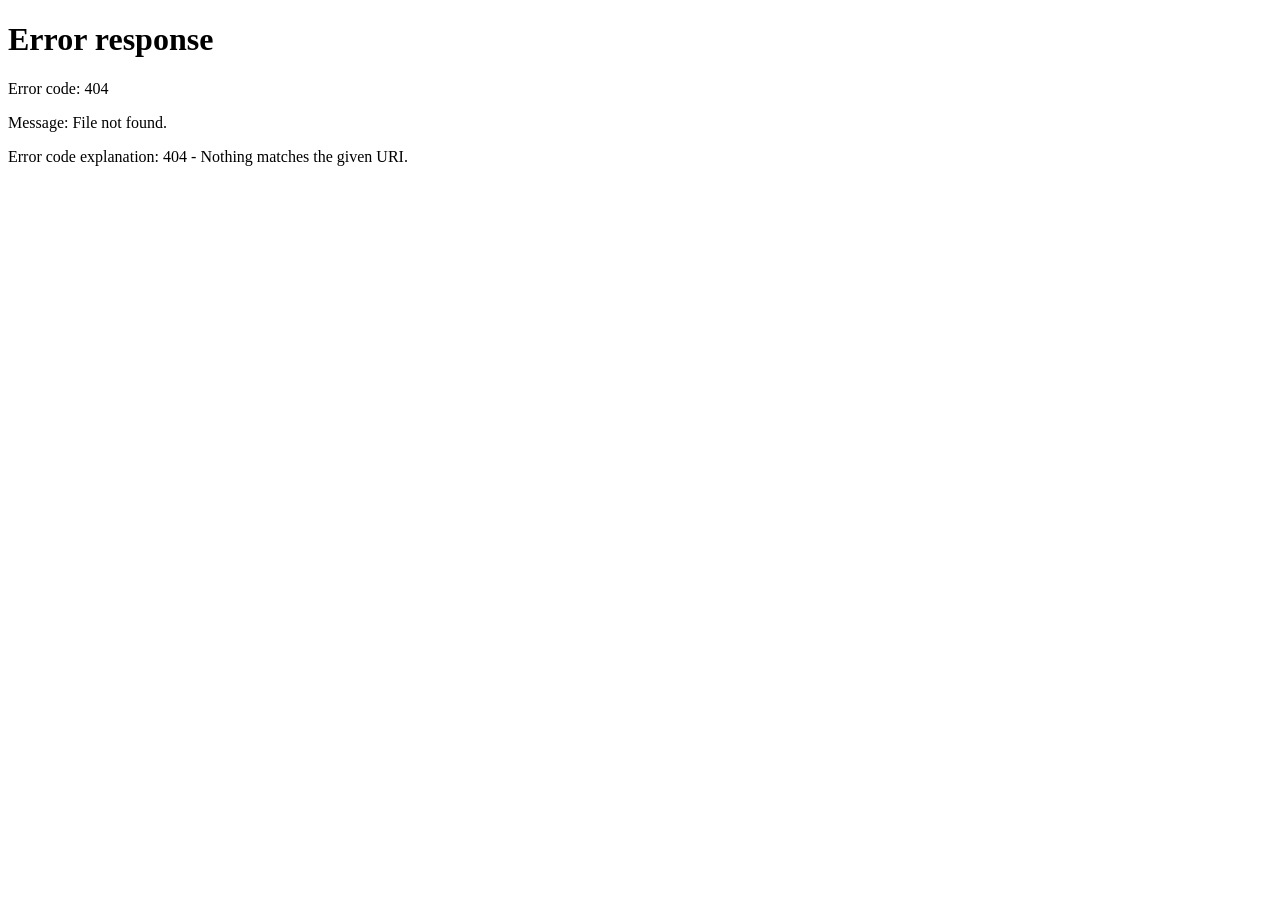
==== commit 02986abf: "Add accounts: sign-in and sign-up pages, per-user data, and security hardening - Email + password ac" ====
--- a/index.html
+++ b/index.html
@@ -12,6 +12,8 @@
       rel="stylesheet"
     />
     <link rel="stylesheet" href="styles.css" />
+    <script src="js/account-store.js"></script>
+    <script src="js/account-boot.js"></script>
   </head>
   <body>
     <div class="shell">
@@ -43,8 +45,9 @@
         </div>
         <div class="sidebottom">
           <div class="tip">
-            <b>✦ Your data stays yours</b>Your profile and applications are
-            saved only in this browser.
+            <b>✦ Your data stays yours</b>Your profile, resumes and
+            applications are saved privately to your account.
+            <span id="syncstate" class="syncstate" role="status" aria-live="polite"></span>
           </div>
         </div>
       </aside>
@@ -56,7 +59,7 @@
           </div>
           <div class="topactions">
             <span class="date" id="today"></span>
-            <div class="avatar" id="avatar">Y</div>
+            <button class="avatar" id="avatar" type="button" aria-haspopup="true" aria-label="Account menu">Y</button>
           </div>
         </header>
         <div class="content">
@@ -487,5 +490,6 @@
     <script src="js/ai-tailoring.js" defer></script>
     <script src="js/cover-letter.js" defer></script>
     <script src="js/tailor-studio.js" defer></script>
+    <script src="js/account-sync.js" defer></script>
   </body>
 </html>
--- a/styles.css
+++ b/styles.css
@@ -2861,3 +2861,156 @@
   color: var(--muted);
   margin-left: 6px;
 }
+
+/* ---- Accounts ---- */
+button.avatar {
+  border: 0;
+  cursor: pointer;
+  font: inherit;
+  font-weight: 700;
+}
+button.avatar:focus-visible {
+  outline: 2px solid var(--green);
+  outline-offset: 2px;
+}
+.syncstate {
+  display: block;
+  margin-top: 8px;
+  font-weight: 600;
+  color: #6c766b;
+}
+.syncstate.ok {
+  color: var(--green);
+}
+.syncstate.warn {
+  color: #9a6a12;
+}
+.lb-menu {
+  position: fixed;
+  top: 58px;
+  right: 22px;
+  z-index: 80;
+  width: 250px;
+  background: #fff;
+  border: 1px solid var(--line);
+  border-radius: 14px;
+  box-shadow: 0 18px 50px #0002;
+  padding: 6px;
+}
+.lb-menu-who {
+  padding: 10px 12px 11px;
+  border-bottom: 1px solid var(--line);
+  margin-bottom: 5px;
+}
+.lb-menu-who b,
+.lb-menu-who span {
+  display: block;
+  overflow: hidden;
+  text-overflow: ellipsis;
+  white-space: nowrap;
+}
+.lb-menu-who span {
+  color: var(--muted);
+  font-size: 12.5px;
+}
+.lb-menu button {
+  display: block;
+  width: 100%;
+  text-align: left;
+  border: 0;
+  background: none;
+  padding: 9px 12px;
+  border-radius: 9px;
+  cursor: pointer;
+}
+.lb-menu button:hover,
+.lb-menu button:focus-visible {
+  background: #f1f4ee;
+  outline: none;
+}
+.lb-banner {
+  position: fixed;
+  left: 50%;
+  bottom: 22px;
+  transform: translateX(-50%);
+  z-index: 90;
+  display: flex;
+  gap: 12px;
+  align-items: center;
+  background: #1f2a22;
+  color: #fff;
+  padding: 10px 12px 10px 16px;
+  border-radius: 999px;
+  box-shadow: 0 12px 40px #0004;
+  font-size: 13.5px;
+}
+.lb-settings {
+  width: min(620px, 100%);
+}
+.lb-sec {
+  padding: 14px 0;
+  border-top: 1px solid var(--line);
+}
+.lb-sec h3 {
+  margin: 0 0 9px;
+  font-size: 14px;
+}
+.lb-sec input,
+.lb-sec select {
+  border: 1px solid #d5dbd2;
+  border-radius: 10px;
+  padding: 9px 11px;
+  background: #fff;
+  min-width: 0;
+  flex: 1;
+  display: block;
+  width: 100%;
+  margin-bottom: 8px;
+}
+.lb-row {
+  display: flex;
+  gap: 8px;
+  align-items: center;
+  flex-wrap: wrap;
+}
+.lb-row input,
+.lb-row select {
+  width: auto;
+  margin-bottom: 0;
+}
+.lb-list > div {
+  display: flex;
+  justify-content: space-between;
+  gap: 10px;
+  align-items: center;
+  padding: 8px 0;
+  border-bottom: 1px dashed var(--line);
+  font-size: 13px;
+}
+.lb-list {
+  margin-top: 8px;
+}
+.lb-code {
+  margin: 10px 0;
+  padding: 12px;
+  border-radius: 12px;
+  background: #f1f7ec;
+  display: grid;
+  gap: 7px;
+}
+.lb-code b {
+  font-size: 17px;
+  letter-spacing: 0.06em;
+}
+.lb-danger h3 {
+  color: #9a2f27;
+}
+.lb-status {
+  min-height: 20px;
+  font-size: 13px;
+  color: var(--green);
+  font-weight: 600;
+}
+.lb-status.bad {
+  color: #9a2f27;
+}
